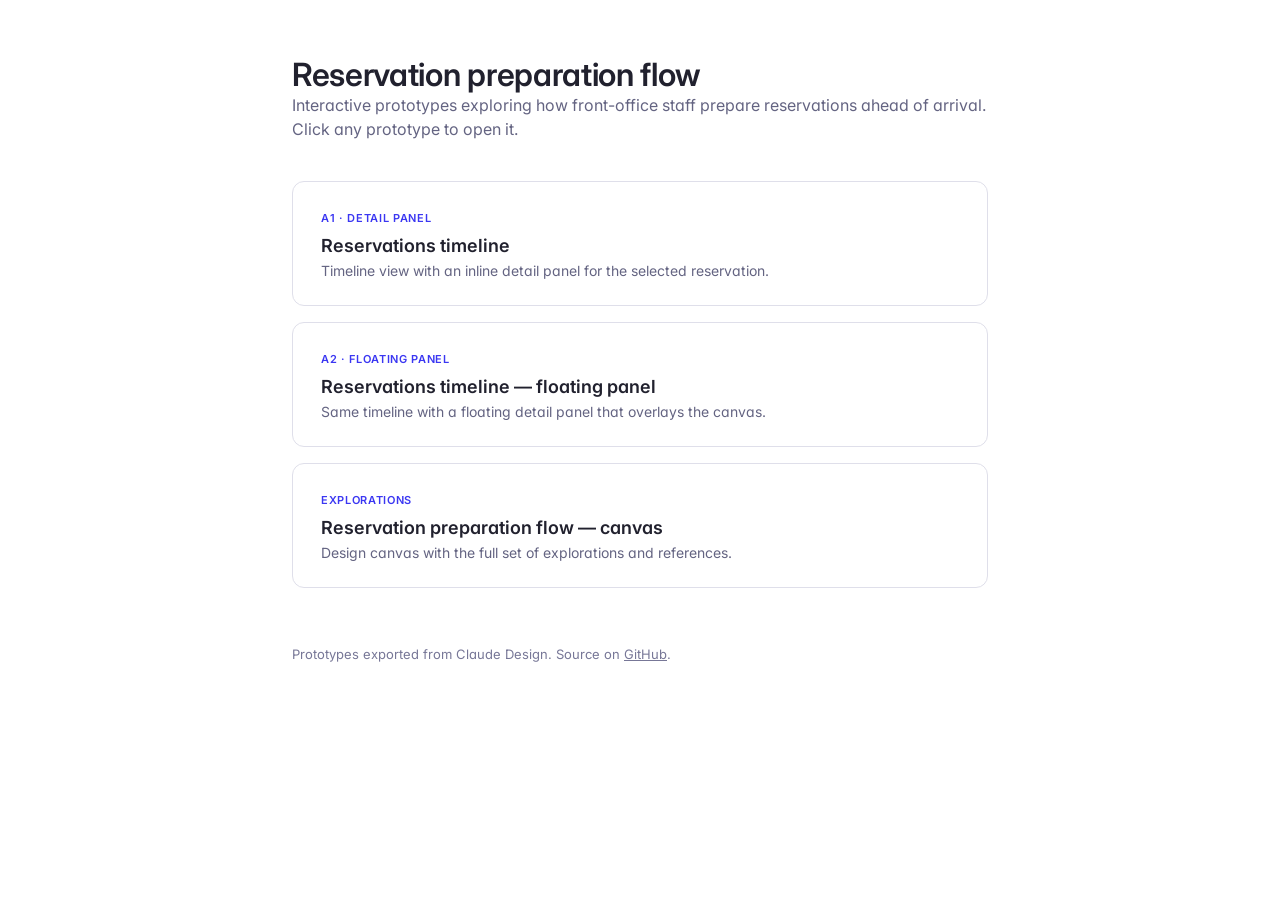
==== index.html @ 77216ff1 "Initial publish of reservation preparation flow prototypes Adds the three HTML/React prototypes expo" ====
<!DOCTYPE html>
<html lang="en">
<head>
  <meta charset="UTF-8" />
  <meta name="viewport" content="width=device-width, initial-scale=1.0" />
  <title>Reservation preparation flow — prototypes</title>
  <link rel="stylesheet" href="assets/tokens.css" />
  <link rel="stylesheet" href="assets/optimus.css" />
  <style>
    html, body {
      margin: 0;
      min-height: 100vh;
      background: var(--mews-bg-flat, #ECEAE4);
      font-family: 'Inter', -apple-system, BlinkMacSystemFont, system-ui, sans-serif;
      color: var(--mews-night-900, #21212E);
    }
    .wrap {
      max-width: 760px;
      margin: 0 auto;
      padding: 64px 32px 96px;
    }
    h1 {
      font-size: 32px;
      font-weight: 600;
      letter-spacing: -0.01em;
      margin: 0 0 8px;
    }
    .lede {
      font-size: 16px;
      line-height: 1.5;
      color: var(--mews-night-500, #6E6E8B);
      margin: 0 0 40px;
    }
    .card-list {
      display: grid;
      gap: 16px;
    }
    .card {
      display: block;
      padding: 24px 28px;
      background: #FFFFFF;
      border: 1px solid var(--mews-night-100, #DFDFEA);
      border-radius: 12px;
      text-decoration: none;
      color: inherit;
      transition: border-color 120ms ease, transform 120ms ease, box-shadow 120ms ease;
    }
    .card:hover {
      border-color: var(--mews-brand-500, #3B37F2);
      box-shadow: 0 4px 16px rgba(59, 55, 242, 0.08);
      transform: translateY(-1px);
    }
    .card-tag {
      display: inline-block;
      font-size: 11px;
      font-weight: 600;
      letter-spacing: 0.06em;
      text-transform: uppercase;
      color: var(--mews-brand-500, #3B37F2);
      margin-bottom: 6px;
    }
    .card-title {
      font-size: 18px;
      font-weight: 600;
      margin: 0 0 4px;
    }
    .card-desc {
      font-size: 14px;
      line-height: 1.5;
      color: var(--mews-night-500, #6E6E8B);
      margin: 0;
    }
    footer {
      margin-top: 56px;
      font-size: 13px;
      color: var(--mews-night-400, #8D8DAC);
    }
    footer a { color: inherit; }
  </style>
</head>
<body>
  <div class="wrap">
    <h1>Reservation preparation flow</h1>
    <p class="lede">Interactive prototypes exploring how front-office staff prepare reservations ahead of arrival. Click any prototype to open it.</p>

    <div class="card-list">
      <a class="card" href="reservations-timeline.html">
        <span class="card-tag">A1 · Detail panel</span>
        <p class="card-title">Reservations timeline</p>
        <p class="card-desc">Timeline view with an inline detail panel for the selected reservation.</p>
      </a>

      <a class="card" href="reservations-timeline-floating-panel.html">
        <span class="card-tag">A2 · Floating panel</span>
        <p class="card-title">Reservations timeline — floating panel</p>
        <p class="card-desc">Same timeline with a floating detail panel that overlays the canvas.</p>
      </a>

      <a class="card" href="reservation-preparation-flow.html">
        <span class="card-tag">Explorations</span>
        <p class="card-title">Reservation preparation flow — canvas</p>
        <p class="card-desc">Design canvas with the full set of explorations and references.</p>
      </a>
    </div>

    <footer>
      Prototypes exported from Claude Design. Source on <a href="https://github.com/FrancescaInvernizzi-dot/Reservations-Preparation-flow">GitHub</a>.
    </footer>
  </div>
</body>
</html>
---- assets/tokens.css ----
/* ==========================================================================
   Mews Optimus — Design Tokens (B2B Light)
   Source: MewsSystems/design-tokens (themes/b2bLight.json) +
           MewsSystems/mews-flutter (optimus package)
   ========================================================================== */

/* ---------- Inter (brand-uploaded variable fonts) ---------- */
@font-face {
  font-family: 'Inter';
  src: url('../fonts/Inter-VariableFont_opsz_wght.ttf') format('truetype-variations');
  font-weight: 100 900;
  font-style: normal;
  font-display: swap;
}
@font-face {
  font-family: 'Inter';
  src: url('../fonts/Inter-Italic-VariableFont_opsz_wght.ttf') format('truetype-variations');
  font-weight: 100 900;
  font-style: italic;
  font-display: swap;
}

/* ---------- OptimusIcons icon font ---------- */
@font-face {
  font-family: 'OptimusIcons';
  src: url('../fonts/OptimusIcons.ttf') format('truetype');
  font-weight: normal;
  font-style: normal;
  font-display: block;
}

:root {
  /* ======================================================================
     FOUNDATIONS — raw scales (don't use directly in UI unless unavoidable)
     ====================================================================== */

  /* Base grid */
  --mews-spacing-base: 8px;
  --mews-sizing-base: 8px;
  --mews-border-radius-base: 8px;
  --mews-font-size-base: 14px;       /* B2B condensed base */
  --mews-font-size-ratio: 1.125;     /* Major Second */

  /* Spacing (multiples of 8) */
  --mews-spacing-0:    0;
  --mews-spacing-25:   2px;
  --mews-spacing-50:   4px;
  --mews-spacing-100:  8px;
  --mews-spacing-150:  12px;
  --mews-spacing-200:  16px;
  --mews-spacing-250:  20px;
  --mews-spacing-300:  24px;
  --mews-spacing-400:  32px;
  --mews-spacing-450:  36px;
  --mews-spacing-500:  40px;
  --mews-spacing-600:  48px;
  --mews-spacing-700:  56px;
  --mews-spacing-800:  64px;
  --mews-spacing-900:  72px;
  --mews-spacing-1000: 80px;
  --mews-spacing-1200: 96px;

  /* Sizing */
  --mews-sizing-50:   4px;
  --mews-sizing-75:   6px;
  --mews-sizing-100:  8px;
  --mews-sizing-150:  12px;
  --mews-sizing-200:  16px;
  --mews-sizing-300:  24px;
  --mews-sizing-400:  32px;
  --mews-sizing-500:  40px;
  --mews-sizing-550:  44px;
  --mews-sizing-600:  48px;
  --mews-sizing-700:  56px;
  --mews-sizing-800:  64px;
  --mews-sizing-900:  72px;
  --mews-sizing-1000: 80px;
  --mews-sizing-1200: 96px;
  --mews-sizing-1300: 104px;

  /* Border radius */
  --mews-radius-0:    0;
  --mews-radius-25:   2px;   /* checkbox */
  --mews-radius-50:   4px;   /* tooltip */
  --mews-radius-100:  8px;   /* default: buttons, inputs, small cards */
  --mews-radius-150:  12px;  /* mid cards */
  --mews-radius-200:  16px;  /* large cards */
  --mews-radius-300:  24px;  /* modals, full-width */
  --mews-radius-round: 50%;  /* avatars */

  /* Border width */
  --mews-border-0:   0;
  --mews-border-100: 1px;
  --mews-border-200: 2px;
  --mews-border-300: 3px;
  --mews-border-800: 8px;

  /* Opacity */
  --mews-opacity-0:    0;
  --mews-opacity-100:  0.08;
  --mews-opacity-150:  0.12;
  --mews-opacity-200:  0.16;
  --mews-opacity-400:  0.32;
  --mews-opacity-600:  0.48;
  --mews-opacity-800:  0.64;
  --mews-opacity-1000: 1;

  /* ======================================================================
     PALETTE — brand
     ====================================================================== */

  /* Indigo (primary brand) */
  --mews-indigo-0:    #FAFAFF;
  --mews-indigo-25:   #F4F4FF;
  --mews-indigo-50:   #E7E7FF;
  --mews-indigo-100:  #CFCFFE;
  --mews-indigo-150:  #B8B7FD;
  --mews-indigo-200:  #A19FFD;
  --mews-indigo-300:  #7876FB;
  --mews-indigo-400:  #5653F7;
  --mews-indigo-500:  #3B37F2;  /* ← primary action */
  --mews-indigo-600:  #2622E9;
  --mews-indigo-700:  #1613D7;
  --mews-indigo-800:  #0A08AD;
  --mews-indigo-900:  #04026B;
  --mews-indigo-1000: #010033;

  /* Night (neutrals) */
  --mews-night-0:     #FFFFFF;
  --mews-night-25:    #F7F7FA;
  --mews-night-50:    #EFEFF5;
  --mews-night-100:   #DFDFEA;
  --mews-night-150:   #C1C1D5;
  --mews-night-200:   #A6A6C0;
  --mews-night-300:   #8D8DAC;
  --mews-night-400:   #777797;
  --mews-night-500:   #646482;
  --mews-night-600:   #52526D;
  --mews-night-700:   #414158;
  --mews-night-800:   #313143;
  --mews-night-900:   #21212E;      /* ← primary text */
  --mews-night-1000:  #121219;
  --mews-night-1000-8:  #12121914;  /* alpha overlays */
  --mews-night-1000-12: #1212191F;
  --mews-night-1000-16: #12121929;

  /* Coral (brand accent) */
  --mews-coral-0:    #FFF5F6;
  --mews-coral-25:   #FFE9EB;
  --mews-coral-50:   #FFCFD2;
  --mews-coral-100:  #FE9FA5;
  --mews-coral-150:  #FD707A;       /* ← accent-secondary */
  --mews-coral-200:  #FD424F;
  --mews-coral-300:  #FB0011;
  --mews-coral-500:  #F20010;
  --mews-coral-700:  #D7000E;
  --mews-coral-900:  #6B0007;

  /* Grey (neutral, chromatic-neutral) */
  --mews-grey-0:    #FFFFFF;
  --mews-grey-25:   #FAFAFA;
  --mews-grey-50:   #F3F3F3;        /* ← sunken background */
  --mews-grey-100:  #E7E7E7;
  --mews-grey-200:  #D0D0D0;
  --mews-grey-500:  #888888;
  --mews-grey-700:  #595959;
  --mews-grey-900:  #2A2A2A;

  /* ======================================================================
     PALETTE — semantic
     ====================================================================== */

  /* Blue (info) */
  --mews-blue-25:  #E5F1FF;
  --mews-blue-50:  #CEE5FE;
  --mews-blue-100: #A6CEFE;
  --mews-blue-400: #3C89F7;
  --mews-blue-500: #2B7CF2;
  --mews-blue-600: #1E6FE9;
  --mews-blue-700: #1361D7;
  --mews-blue-800: #1B51AD;

  /* Orange (warning) */
  --mews-orange-25:  #FCF5E3;
  --mews-orange-50:  #FCEDCA;
  --mews-orange-100: #FBDB98;
  --mews-orange-400: #F3A01F;
  --mews-orange-500: #ED9310;
  --mews-orange-700: #CC7300;
  --mews-orange-800: #996100;

  /* Green (success) */
  --mews-green-25:  #EEFAEC;
  --mews-green-50:  #DFF5DB;
  --mews-green-100: #C7EBC1;
  --mews-green-400: #61AD55;
  --mews-green-500: #4D993F;
  --mews-green-600: #3E8537;
  --mews-green-700: #327030;
  --mews-green-800: #2A5C2C;

  /* Red (danger) */
  --mews-red-25:  #FEEDED;
  --mews-red-50:  #FDE0E0;
  --mews-red-100: #FCC8C8;
  --mews-red-400: #F34E4D;
  --mews-red-500: #ED3433;
  --mews-red-600: #E31F1E;
  --mews-red-700: #CF0F0F;
  --mews-red-800: #A41206;

  /* ======================================================================
     LEGACY CATEGORICAL (denim, lime, mustard, lavender, ruby, tangerine)
     Still used for tags, room statuses, data viz categories.
     ====================================================================== */
  --mews-denim-50: #E6EFF6;  --mews-denim-500: #2E7BB2;  --mews-denim-900: #124B8A;
  --mews-lime-50:  #E5F1E6;  --mews-lime-500:  #2A8732;  --mews-lime-900:  #0F5713;
  --mews-mustard-50: #FCF6E4; --mews-mustard-500: #EAB71F; --mews-mustard-900: #DB900A;
  --mews-lavender-50: #F0EDF7; --mews-lavender-500: #7E6ABA; --mews-lavender-900: #4E3C94;
  --mews-ruby-50: #FAE8EB;   --mews-ruby-500: #D63C56;   --mews-ruby-900: #BC1A2B;
  --mews-tangerine-50: #FCF0EA; --mews-tangerine-500: #EA814D; --mews-tangerine-900: #DB5125;

  /* ======================================================================
     SEMANTIC TOKENS — background
     ====================================================================== */

  /* Static surfaces */
  --mews-bg-flat:             #FFFFFF;   /* base page */
  --mews-bg-raised:           #FFFFFF;   /* cards */
  --mews-bg-floating:         #FFFFFF;   /* modals */
  --mews-bg-sunken:           #F3F3F3;   /* soft panel */
  --mews-bg-inverse:          #21212E;   /* high contrast */
  --mews-bg-on-color:         #FFFFFF;
  --mews-bg-inverse-on-color: #21212E;
  --mews-bg-disabled:         #EFEFF5;
  --mews-bg-brand:            #000000;   /* logo only */
  --mews-bg-backdrop:         #12121914;

  /* Interactive — primary */
  --mews-bg-primary:          #3B37F2;
  --mews-bg-primary-hover:    #1613D7;
  --mews-bg-primary-active:   #0A08AD;

  /* Interactive — secondary (tinted indigo) */
  --mews-bg-secondary:        #F4F4FF;
  --mews-bg-secondary-hover:  #E7E7FF;
  --mews-bg-secondary-active: #CFCFFE;

  /* Interactive — danger */
  --mews-bg-danger:           #E31F1E;
  --mews-bg-danger-hover:     #CF0F0F;
  --mews-bg-danger-active:    #A41206;

  /* Interactive — neutral-subtle (ghost) */
  --mews-bg-subtle:           #FFFFFF;
  --mews-bg-subtle-hover:     #8D8DAC14;
  --mews-bg-subtle-active:    #8D8DAC29;

  /* Interactive — neutral */
  --mews-bg-neutral:          #EFEFF5;
  --mews-bg-neutral-hover:    #DFDFEA;
  --mews-bg-neutral-active:   #C1C1D5;

  /* Interactive — neutral-bold */
  --mews-bg-neutral-bold:        #777797;
  --mews-bg-neutral-bold-hover:  #646482;
  --mews-bg-neutral-bold-active: #52526D;

  /* Interactive — success */
  --mews-bg-success:          #3E8537;
  --mews-bg-success-hover:    #327030;
  --mews-bg-success-active:   #2A5C2C;

  /* Alert backgrounds (for banners, tags, alerts) */
  --mews-bg-alert-warning:           #FCF5E3;
  --mews-bg-alert-warning-secondary: #F3A01F;
  --mews-bg-alert-success:           #EEFAEC;
  --mews-bg-alert-success-secondary: #61AD55;
  --mews-bg-alert-info:              #E5F1FF;
  --mews-bg-alert-info-secondary:    #3C89F7;
  --mews-bg-alert-danger:            #FEEDED;
  --mews-bg-alert-danger-secondary:  #F34E4D;
  --mews-bg-alert-basic:             #F7F7FA;
  --mews-bg-alert-basic-secondary:   #52526D;

  /* Accent (for spinners, progress, pictograms) */
  --mews-bg-accent-primary:   #3B37F2;
  --mews-bg-accent-secondary: #FD707A;
  --mews-bg-accent-brand:     #7876FB;

  /* ======================================================================
     DATAVIZ — chart/graph palette (B2B Light surface)
     Use ONLY for charts, graphs, and data-visualization fills.
     Never reuse for UI chrome, tags, or status. Pair primary fills with
     their matching secondary tints for ranges, bands, hover states, etc.
     ====================================================================== */

  /* Categorical primaries (use this fixed order for chart series) */
  --mews-bg-dataviz-blue-primary:    #2B5BFF;
  --mews-bg-dataviz-orange-primary:  #FF6B0A;
  --mews-bg-dataviz-green-primary:   #0E8478;
  --mews-bg-dataviz-red-primary:     #FF0F1E;
  --mews-bg-dataviz-purple-primary:  #5C20A8;
  --mews-bg-dataviz-pink-primary:    #FF2D8A;

  /* Categorical secondaries (light tints — ranges, bands, fills under lines) */
  --mews-bg-dataviz-blue-secondary:    #D8E5F7;
  --mews-bg-dataviz-orange-secondary:  #FFD8B8;
  --mews-bg-dataviz-green-secondary:   #C5E5DD;
  --mews-bg-dataviz-red-secondary:     #FCC8C8;
  --mews-bg-dataviz-purple-secondary:  #DDC9E8;
  --mews-bg-dataviz-pink-secondary:    #FFCFE0;

  /* Semantic dataviz (use for state-encoded series only) */
  --mews-bg-dataviz-info:     #2B5BFF;
  --mews-bg-dataviz-success:  #3F8B3F;
  --mews-bg-dataviz-warning:  #C58B0A;
  --mews-bg-dataviz-danger:   #E62828;
  --mews-bg-dataviz-basic:    #383F58;

  /* ======================================================================
     SEMANTIC TOKENS — text
     ====================================================================== */

  --mews-text-primary:    #21212E;   /* body, headings */
  --mews-text-secondary:  #52526D;   /* subtitles, labels */
  --mews-text-tertiary:   #646482;   /* placeholder, secondary icons */
  --mews-text-inverse:    #FFFFFF;   /* on dark */
  --mews-text-on-color:   #FFFFFF;   /* on indigo/red/green */
  --mews-text-disabled:   #C1C1D5;

  --mews-text-primary-action:          #3B37F2;
  --mews-text-primary-action-hover:    #1613D7;
  --mews-text-primary-action-active:   #0A08AD;
  --mews-text-secondary-action:        #21212E;
  --mews-text-secondary-action-hover:  #313143;
  --mews-text-secondary-action-active: #414158;

  --mews-text-alert-danger:   #CF0F0F;
  --mews-text-alert-warning:  #996100;
  --mews-text-alert-success:  #2A5C2C;
  --mews-text-alert-info:     #1361D7;
  --mews-text-alert-basic:    #52526D;

  /* ======================================================================
     SEMANTIC TOKENS — border
     ====================================================================== */

  --mews-border-primary:   #DFDFEA;    /* card outline */
  --mews-border-secondary: #EFEFF5;    /* subtle divider */
  --mews-border-tertiary:  #8D8DAC;
  --mews-border-inverse:   #FFFFFF;
  --mews-border-disabled:  #EFEFF5;
  --mews-border-brand:     #313143;

  --mews-border-primary-action:          #3B37F2;
  --mews-border-primary-action-hover:    #1613D7;
  --mews-border-primary-action-active:   #0A08AD;
  --mews-border-secondary-action:        #C1C1D5;
  --mews-border-secondary-action-hover:  #8D8DAC;
  --mews-border-secondary-action-active: #777797;
  --mews-border-bold:                    #52526D;
  --mews-border-focus:                   #5653F7;
  --mews-border-input:                   #8D8DAC;
  --mews-border-input-hover:             #777797;
  --mews-border-input-active:            #646482;
  --mews-border-input-error:             #E31F1E;

  --mews-border-alert-warning: #FACF7A;
  --mews-border-alert-success: #B0E0A9;
  --mews-border-alert-info:    #8CBFFD;
  --mews-border-alert-danger:  #FBB0B0;
  --mews-border-alert-basic:   #C1C1D5;

  /* ======================================================================
     SHADOWS (elevation)
     ====================================================================== */
  --mews-shadow-0: none;
  --mews-shadow-100:
    0 2px 6px -1px #12121914,
    0 -1px 4px -2px #12121914;
  --mews-shadow-200:
    0 8px 24px -4px #12121914,
    0 6px 12px -6px #12121914;
  --mews-shadow-300:
    0 18px 88px -4px #1212191F,
    0 12px 28px -6px #1212191F;

  /* Focus ring (two-layer offset) */
  --mews-focus-ring:
    0 0 0 2px #FFFFFF,
    0 0 0 4px #5653F7;

  /* ======================================================================
     TYPOGRAPHY — primitives
     ====================================================================== */
  --mews-font-family: 'Inter', -apple-system, BlinkMacSystemFont, 'Segoe UI', Roboto, sans-serif;

  --mews-font-weight-300: 300;
  --mews-font-weight-400: 400;
  --mews-font-weight-500: 500;
  --mews-font-weight-600: 600;

  --mews-line-height-100: 100%;
  --mews-line-height-200: 130%;
  --mews-line-height-300: 150%;

  --mews-tracking-condensed: -0.2px;
  --mews-tracking-default:   0;
  --mews-tracking-wide:      0.2px;

  /* Font sizes (B2B scale, base = 14, ratio = 1.125) */
  --mews-fs-50:  11px;   /* legal */
  --mews-fs-75:  12px;   /* body-small */
  --mews-fs-100: 14px;   /* body-medium — workhorse */
  --mews-fs-200: 16px;   /* body-large */
  --mews-fs-300: 18px;   /* title-small, highlight-small */
  --mews-fs-400: 20px;   /* title-medium */
  --mews-fs-500: 22px;   /* title-large */
  --mews-fs-600: 25px;   /* highlight-medium */
  --mews-fs-700: 28px;
  --mews-fs-800: 32px;
  --mews-fs-900: 36px;   /* highlight-large */
}

/* ==========================================================================
   BASELINE RESET + BODY DEFAULTS
   ========================================================================== */

*, *::before, *::after { box-sizing: border-box; }

html, body {
  margin: 0;
  padding: 0;
}

body {
  font-family: var(--mews-font-family);
  font-size: var(--mews-fs-100);
  font-weight: var(--mews-font-weight-400);
  line-height: var(--mews-line-height-300);
  color: var(--mews-text-primary);
  background: var(--mews-bg-flat);
  -webkit-font-smoothing: antialiased;
  -moz-osx-font-smoothing: grayscale;
  /* Slashed zero — Inter OpenType `zero` feature.
     Distinguishes 0 from O in numbers, IDs, codes, table data.
     Applied globally; inherits to every element. */
  font-feature-settings: "zero" 1, "cv11" 1;
  font-variant-numeric: slashed-zero;
}

/* ==========================================================================
   TYPOGRAPHY UTILITY CLASSES
   Named after the Figma tokens: Highlight / Title / Body × size × weight
   ========================================================================== */

/* Highlight — spotlight values in cards, hero numbers */
.mews-highlight-large   { font: var(--mews-font-weight-500) var(--mews-fs-900)/var(--mews-line-height-200) var(--mews-font-family); letter-spacing: var(--mews-tracking-condensed); }
.mews-highlight-medium  { font: var(--mews-font-weight-500) var(--mews-fs-600)/var(--mews-line-height-200) var(--mews-font-family); letter-spacing: var(--mews-tracking-condensed); }
.mews-highlight-small   { font: var(--mews-font-weight-500) var(--mews-fs-300)/var(--mews-line-height-200) var(--mews-font-family); }

/* Title — page / section headings */
.mews-title-large         { font: var(--mews-font-weight-400) var(--mews-fs-500)/var(--mews-line-height-300) var(--mews-font-family); }
.mews-title-large-strong  { font: var(--mews-font-weight-600) var(--mews-fs-500)/var(--mews-line-height-300) var(--mews-font-family); }
.mews-title-medium        { font: var(--mews-font-weight-400) var(--mews-fs-400)/var(--mews-line-height-300) var(--mews-font-family); }
.mews-title-medium-strong { font: var(--mews-font-weight-600) var(--mews-fs-400)/var(--mews-line-height-300) var(--mews-font-family); }
.mews-title-small         { font: var(--mews-font-weight-400) var(--mews-fs-300)/var(--mews-line-height-200) var(--mews-font-family); }
.mews-title-small-strong  { font: var(--mews-font-weight-600) var(--mews-fs-300)/var(--mews-line-height-200) var(--mews-font-family); }

/* Body — table content, helpers, inputs */
.mews-body-large          { font: var(--mews-font-weight-400) var(--mews-fs-200)/var(--mews-line-height-300) var(--mews-font-family); }
.mews-body-large-strong   { font: var(--mews-font-weight-500) var(--mews-fs-200)/var(--mews-line-height-300) var(--mews-font-family); }
.mews-body-medium         { font: var(--mews-font-weight-400) var(--mews-fs-100)/var(--mews-line-height-300) var(--mews-font-family); }
.mews-body-medium-strong  { font: var(--mews-font-weight-500) var(--mews-fs-100)/var(--mews-line-height-300) var(--mews-font-family); }
.mews-body-small          { font: var(--mews-font-weight-400) var(--mews-fs-75)/var(--mews-line-height-300) var(--mews-font-family); }
.mews-body-small-strong   { font: var(--mews-font-weight-500) var(--mews-fs-75)/var(--mews-line-height-300) var(--mews-font-family); }
.mews-body-xsmall         { font: var(--mews-font-weight-400) var(--mews-fs-50)/var(--mews-line-height-100) var(--mews-font-family); letter-spacing: var(--mews-tracking-wide); }
.mews-body-xsmall-strong  { font: var(--mews-font-weight-500) var(--mews-fs-50)/var(--mews-line-height-100) var(--mews-font-family); letter-spacing: var(--mews-tracking-wide); }

/* ==========================================================================
   ICON FONT USAGE
   <i class="mews-icon">reservation</i>  → uses ligature
   ========================================================================== */
.mews-icon {
  font-family: 'OptimusIcons';
  font-style: normal;
  font-weight: normal;
  font-variant: normal;
  text-transform: none;
  line-height: 1;
  speak: none;
  -webkit-font-smoothing: antialiased;
  -moz-osx-font-smoothing: grayscale;
  display: inline-block;
  width: 1em;
  height: 1em;
  font-size: 16px;
  color: currentColor;
}
.mews-icon--24 { font-size: 24px; }
.mews-icon--20 { font-size: 20px; }
.mews-icon--12 { font-size: 12px; }
---- assets/optimus.css ----
/* ==========================================================================
   Mews Optimus — Component styles built on tokens.css
   Aligned to MDS B2B Storybook (April 2026)
   ========================================================================== */

/* ==========================================================================
   BUTTON — .mews-btn
   Variants: primary | secondary | tertiary | ghost | danger
   Sizes: sm (32px) | default (40px) | lg (48px)
   ========================================================================== */

.mews-btn {
  --_bg: var(--mews-bg-primary);
  --_bg-hover: var(--mews-bg-primary-hover);
  --_bg-active: var(--mews-bg-primary-active);
  --_fg: var(--mews-text-on-color);
  --_border: transparent;

  display: inline-flex;
  align-items: center;
  justify-content: center;
  gap: var(--mews-spacing-100);
  height: 40px;
  padding: 0 var(--mews-spacing-200);
  font-family: var(--mews-font-family);
  font-size: var(--mews-fs-100);
  font-weight: var(--mews-font-weight-500);
  line-height: 1;
  letter-spacing: var(--mews-tracking-default);
  color: var(--_fg);
  background: var(--_bg);
  border: 1px solid var(--_border);
  border-radius: var(--mews-radius-100);
  cursor: pointer;
  transition: background 120ms ease, border-color 120ms ease, color 120ms ease;
  white-space: nowrap;
  user-select: none;
}
.mews-btn:hover  { background: var(--_bg-hover); }
.mews-btn:active { background: var(--_bg-active); }
.mews-btn:focus-visible {
  outline: none;
  box-shadow: var(--mews-focus-ring);
}
.mews-btn:disabled,
.mews-btn[aria-disabled="true"] {
  background: var(--mews-bg-disabled);
  color: var(--mews-text-disabled);
  border-color: transparent;
  cursor: not-allowed;
}

/* Secondary — outline with indigo border + indigo label (brand primary).
   Per B2B Storybook: transparent bg, indigo-500 border, indigo-500 text. */
.mews-btn--secondary {
  --_bg: transparent;
  --_bg-hover: var(--mews-indigo-25);
  --_bg-active: var(--mews-indigo-50);
  --_fg: var(--mews-indigo-500);
  --_border: var(--mews-indigo-500);
}
.mews-btn--secondary:hover  { border-color: var(--mews-indigo-600); color: var(--mews-indigo-600); }
.mews-btn--secondary:active { border-color: var(--mews-indigo-700); color: var(--mews-indigo-700); }
.mews-btn--secondary:disabled,
.mews-btn--secondary[aria-disabled="true"] {
  --_border: var(--mews-border-disabled);
  color: var(--mews-text-disabled);
  background: transparent;
}

/* Tertiary — outlined grey border, transparent bg */
.mews-btn--tertiary {
  --_bg: transparent;
  --_bg-hover: var(--mews-bg-subtle-hover);
  --_bg-active: var(--mews-bg-subtle-active);
  --_fg: var(--mews-text-primary);
  --_border: var(--mews-border-secondary-action);
}

/* Ghost — transparent, used in toolbars/table rows */
.mews-btn--ghost {
  --_bg: transparent;
  --_bg-hover: var(--mews-bg-subtle-hover);
  --_bg-active: var(--mews-bg-subtle-active);
  --_fg: var(--mews-text-primary);
}

/* Destructive / danger */
.mews-btn--danger {
  --_bg: var(--mews-bg-danger);
  --_bg-hover: var(--mews-bg-danger-hover);
  --_bg-active: var(--mews-bg-danger-active);
  --_fg: var(--mews-text-on-color);
}

/* Loading state */
.mews-btn--loading {
  color: transparent !important;
  pointer-events: none;
  position: relative;
}
.mews-btn--loading::after {
  content: '';
  position: absolute;
  width: 16px; height: 16px;
  border: 2px solid var(--mews-text-on-color);
  border-top-color: transparent;
  border-radius: 50%;
  animation: mews-spin 720ms linear infinite;
}
.mews-btn--secondary.mews-btn--loading::after { border-color: var(--mews-indigo-500); border-top-color: transparent; }
.mews-btn--tertiary.mews-btn--loading::after,
.mews-btn--ghost.mews-btn--loading::after { border-color: var(--mews-text-primary); border-top-color: transparent; }
@keyframes mews-spin { to { transform: rotate(360deg); } }

/* Sizes */
.mews-btn--sm { height: 32px; padding: 0 var(--mews-spacing-150); font-size: var(--mews-fs-75); }
.mews-btn--lg { height: 48px; padding: 0 var(--mews-spacing-300); font-size: var(--mews-fs-200); }

/* Icon-only button */
.mews-btn--icon { width: 40px; padding: 0; }
.mews-btn--icon.mews-btn--sm { width: 32px; }
.mews-btn--icon.mews-btn--lg { width: 48px; }

/* ==========================================================================
   INPUT — .mews-input
   ========================================================================== */

.mews-input-group {
  display: flex;
  flex-direction: column;
  gap: var(--mews-spacing-50);
}
.mews-input-label {
  font: var(--mews-font-weight-500) var(--mews-fs-75)/var(--mews-line-height-300) var(--mews-font-family);
  color: var(--mews-text-secondary);
}
.mews-input {
  height: 40px;
  padding: 0 var(--mews-spacing-150);
  font-family: var(--mews-font-family);
  font-size: var(--mews-fs-100);
  font-weight: var(--mews-font-weight-400);
  color: var(--mews-text-primary);
  background: var(--mews-bg-flat);
  border: 1px solid var(--mews-border-input);
  border-radius: var(--mews-radius-100);
  transition: border-color 120ms ease, box-shadow 120ms ease;
  outline: none;
}
.mews-input::placeholder { color: var(--mews-text-tertiary); }
.mews-input:hover { border-color: var(--mews-border-input-hover); }
.mews-input:focus {
  border-color: var(--mews-border-focus);
  box-shadow: 0 0 0 3px #5653F71F;
}
.mews-input:disabled {
  background: var(--mews-bg-disabled);
  color: var(--mews-text-disabled);
  border-color: var(--mews-border-disabled);
  cursor: not-allowed;
}
.mews-input--error { border-color: var(--mews-border-input-error); }
.mews-input--error:focus { box-shadow: 0 0 0 3px #E31F1E29; }
.mews-input--sm { height: 32px; padding: 0 var(--mews-spacing-100); font-size: var(--mews-fs-75); }

.mews-input-help {
  font: var(--mews-font-weight-400) var(--mews-fs-75)/var(--mews-line-height-300) var(--mews-font-family);
  color: var(--mews-text-tertiary);
}
.mews-input-help--error { color: var(--mews-text-alert-danger); }

/* ==========================================================================
   NUMBER INPUT — .mews-number
   Text input with stacked stepper buttons (chevron up/down) on the right.
   Same outer chrome as .mews-input — stepper sits inside the border.
   ========================================================================== */
.mews-number {
  position: relative;
  display: flex;
  align-items: stretch;
  height: 40px;
  background: var(--mews-bg-flat);
  border: 1px solid var(--mews-border-input);
  border-radius: var(--mews-radius-100);
  transition: border-color 120ms ease, box-shadow 120ms ease;
}
.mews-number:hover { border-color: var(--mews-border-input-hover); }
.mews-number:focus-within {
  border-color: var(--mews-border-focus);
  box-shadow: 0 0 0 3px #5653F71F;
}
.mews-number--error { border-color: var(--mews-border-input-error); }
.mews-number--error:focus-within { box-shadow: 0 0 0 3px #E31F1E29; }
.mews-number--disabled,
.mews-number[aria-disabled="true"] {
  background: var(--mews-bg-disabled);
  color: var(--mews-text-disabled);
  pointer-events: none;
}
.mews-number__field {
  flex: 1 1 auto;
  min-width: 0;
  height: 100%;
  padding: 0 var(--mews-spacing-150);
  border: 0;
  background: transparent;
  outline: none;
  color: var(--mews-text-primary);
  font: var(--mews-font-weight-400) var(--mews-fs-100)/1 var(--mews-font-family);
  -moz-appearance: textfield;
}
.mews-number__field::-webkit-outer-spin-button,
.mews-number__field::-webkit-inner-spin-button {
  -webkit-appearance: none; margin: 0;
}
.mews-number__affix {
  display: inline-flex;
  align-items: center;
  flex-shrink: 0;
  color: var(--mews-text-tertiary);
  font: var(--mews-font-weight-400) var(--mews-fs-100)/1 var(--mews-font-family);
  white-space: nowrap;
  user-select: none;
}
.mews-number__affix--prefix { padding-left: var(--mews-spacing-150); padding-right: 0; }
.mews-number__affix--suffix { padding-right: var(--mews-spacing-150); padding-left: 0; }
.mews-number__steppers {
  display: flex;
  flex-direction: row;
  align-items: stretch;
  flex-shrink: 0;
  padding-right: 4px;
}
.mews-number__btn {
  display: inline-flex;
  align-items: center;
  justify-content: center;
  width: 32px;
  height: 100%;
  padding: 0;
  margin: 0;
  border: 0;
  background: transparent;
  color: var(--mews-text-primary);
  cursor: pointer;
  border-radius: var(--mews-radius-50);
  transition: background 120ms ease, color 120ms ease;
}
.mews-number__btn + .mews-number__btn { position: relative; }
.mews-number__btn + .mews-number__btn::before {
  content: "";
  position: absolute;
  left: 0;
  top: 25%;
  bottom: 25%;
  width: 1px;
  background: var(--mews-border-input);
}
.mews-number__btn:hover { background: var(--mews-night-50); }
.mews-number__btn:active { background: var(--mews-night-100); }
.mews-number__btn:disabled,
.mews-number__btn[aria-disabled="true"] {
  color: var(--mews-text-disabled);
  cursor: not-allowed;
  background: transparent;
}
.mews-number__btn .mews-icon { font-size: 16px; }

.mews-number--sm { height: 32px; }
.mews-number--sm .mews-number__field { padding: 0 var(--mews-spacing-100); font-size: var(--mews-fs-75); }

/* ==========================================================================
   AFFIXED INPUT SHELL — used by search & password
   ========================================================================== */
.mews-input-affixed {
  position: relative;
  display: flex;
  align-items: stretch;
  height: 40px;
  background: var(--mews-bg-flat);
  border: 1px solid var(--mews-border-input);
  border-radius: var(--mews-radius-100);
  transition: border-color 120ms ease, box-shadow 120ms ease;
}
.mews-input-affixed:hover { border-color: var(--mews-border-input-hover); }
.mews-input-affixed:focus-within {
  border-color: var(--mews-border-focus);
  box-shadow: 0 0 0 3px #5653F71F;
}
.mews-input-affixed--error { border-color: var(--mews-border-input-error); }
.mews-input-affixed--error:focus-within { box-shadow: 0 0 0 3px #E31F1E29; }
.mews-input-affixed--disabled,
.mews-input-affixed[aria-disabled="true"] {
  background: var(--mews-bg-disabled);
  color: var(--mews-text-disabled);
  pointer-events: none;
}
.mews-input-affixed__lead {
  display: inline-flex; align-items: center; justify-content: center;
  flex-shrink: 0;
  padding-left: 12px; padding-right: 4px;
  color: var(--mews-text-tertiary);
}
.mews-input-affixed__lead .mews-icon { font-size: 16px; }
.mews-input-affixed__field {
  flex: 1 1 auto;
  min-width: 0;
  height: 100%;
  padding: 0 12px;
  border: 0;
  background: transparent;
  outline: none;
  color: var(--mews-text-primary);
  font: var(--mews-font-weight-400) var(--mews-fs-100)/1 var(--mews-font-family);
}
.mews-input-affixed__field::placeholder { color: var(--mews-text-tertiary); }
.mews-input-affixed__btn {
  display: inline-flex; align-items: center; justify-content: center;
  width: 32px; height: 32px;
  align-self: center;
  margin-right: 4px;
  padding: 0; border: 0; background: transparent;
  color: var(--mews-text-secondary);
  cursor: pointer;
  border-radius: var(--mews-radius-50);
  transition: background 120ms ease, color 120ms ease;
}
.mews-input-affixed__btn:hover { background: var(--mews-night-50); color: var(--mews-text-primary); }
.mews-input-affixed__btn:active { background: var(--mews-night-100); }
.mews-input-affixed__btn:disabled,
.mews-input-affixed__btn[aria-disabled="true"] {
  color: var(--mews-text-disabled);
  cursor: not-allowed;
  background: transparent;
}
.mews-input-affixed__btn .mews-icon { font-size: 16px; }

/* ==========================================================================
   TEXT AREA — .mews-textarea
   ========================================================================== */
.mews-textarea {
  width: 100%;
  min-height: 96px;
  padding: 10px var(--mews-spacing-150);
  background: var(--mews-bg-flat);
  border: 1px solid var(--mews-border-input);
  border-radius: var(--mews-radius-100);
  color: var(--mews-text-primary);
  font: var(--mews-font-weight-400) var(--mews-fs-100)/1.5 var(--mews-font-family);
  outline: none;
  resize: vertical;
  transition: border-color 120ms ease, box-shadow 120ms ease;
}
.mews-textarea::placeholder { color: var(--mews-text-tertiary); }
.mews-textarea:hover { border-color: var(--mews-border-input-hover); }
.mews-textarea:focus { border-color: var(--mews-border-focus); box-shadow: 0 0 0 3px #5653F71F; }
.mews-textarea:disabled {
  background: var(--mews-bg-disabled);
  color: var(--mews-text-disabled);
  cursor: not-allowed;
}
.mews-textarea--error { border-color: var(--mews-border-input-error); }
.mews-textarea--error:focus { box-shadow: 0 0 0 3px #E31F1E29; }

/* ==========================================================================
   SELECT — .mews-select  (custom shell — not a native <select>)
   Field row: optional start slot · placeholder/value (or chips) · clear · chevron
   Open variant shows .mews-select__panel below.
   ========================================================================== */
.mews-select {
  position: relative;
  display: flex;
  align-items: center;
  gap: 4px;
  min-height: 40px;
  padding: 4px 4px 4px 12px;
  background: var(--mews-bg-flat);
  border: 1px solid var(--mews-border-input);
  border-radius: var(--mews-radius-100);
  cursor: pointer;
  transition: border-color 120ms ease, box-shadow 120ms ease;
}
.mews-select:hover { border-color: var(--mews-border-input-hover); }
.mews-select.is-open,
.mews-select:focus-within {
  border-color: var(--mews-border-focus);
  box-shadow: 0 0 0 3px #5653F71F;
}
.mews-select--error { border-color: var(--mews-border-input-error); }
.mews-select--disabled,
.mews-select[aria-disabled="true"] {
  background: var(--mews-bg-disabled);
  color: var(--mews-text-disabled);
  cursor: not-allowed;
  pointer-events: none;
}
.mews-select__lead {
  display: inline-flex; align-items: center; justify-content: center;
  flex-shrink: 0;
  color: var(--mews-text-tertiary);
}
.mews-select__lead .mews-icon { font-size: 16px; }
.mews-select__value {
  flex: 1 1 auto;
  min-width: 0;
  font: var(--mews-font-weight-400) var(--mews-fs-100)/1 var(--mews-font-family);
  color: var(--mews-text-primary);
  white-space: nowrap;
  overflow: hidden;
  text-overflow: ellipsis;
}
.mews-select__value--placeholder { color: var(--mews-text-tertiary); }
.mews-select__chips {
  display: flex; flex-wrap: wrap; gap: 4px;
  flex: 1 1 auto;
  min-width: 0;
}
.mews-select__btn {
  display: inline-flex; align-items: center; justify-content: center;
  width: 24px; height: 24px;
  flex-shrink: 0;
  padding: 0; margin: 0; border: 0;
  background: transparent;
  color: var(--mews-text-secondary);
  cursor: pointer;
  border-radius: var(--mews-radius-50);
  transition: background 120ms ease, color 120ms ease, transform 150ms ease;
}
.mews-select__btn:hover { background: var(--mews-night-50); color: var(--mews-text-primary); }
.mews-select__btn .mews-icon { font-size: 16px; }
.mews-select.is-open .mews-select__chevron { transform: rotate(180deg); }

/* Dropdown panel */
.mews-select__panel {
  margin-top: 8px;
  background: var(--mews-bg-floating, #fff);
  border: 1px solid var(--mews-border-primary);
  border-radius: var(--mews-radius-100);
  box-shadow: var(--mews-shadow-200);
  padding: 8px;
  display: flex; flex-direction: column;
  gap: 2px;
  max-width: 100%;
}
.mews-select__group-label {
  padding: 8px 12px 4px;
  font: var(--mews-font-weight-500) var(--mews-fs-75)/1.4 var(--mews-font-family);
  color: var(--mews-text-tertiary);
  text-transform: uppercase;
  letter-spacing: 0.04em;
}
.mews-select__divider { height: 1px; background: var(--mews-border-primary); margin: 6px 0; }
.mews-select__item {
  display: flex; align-items: center; gap: 8px;
  min-height: 40px;
  padding: 6px 12px;
  border-radius: var(--mews-radius-50);
  cursor: pointer;
  color: var(--mews-text-primary);
  font: var(--mews-font-weight-400) var(--mews-fs-100)/1.4 var(--mews-font-family);
  transition: background 120ms ease;
}
.mews-select__item:hover { background: var(--mews-night-50); }
.mews-select__item.is-active { background: var(--mews-night-100); }
.mews-select__item.is-selected { background: var(--mews-indigo-25); color: var(--mews-indigo-700); }
.mews-select__item.is-disabled { color: var(--mews-text-disabled); cursor: not-allowed; pointer-events: none; }
.mews-select__item-body { flex: 1 1 auto; min-width: 0; display: flex; flex-direction: column; gap: 2px; }
.mews-select__item-title { font-weight: var(--mews-font-weight-500); }
.mews-select__item-desc { font-size: var(--mews-fs-75); color: var(--mews-text-secondary); }
.mews-select__check { color: var(--mews-indigo-600); flex-shrink: 0; }
.mews-select__check .mews-icon { font-size: 16px; }
.mews-select__item:not(.is-selected) .mews-select__check { visibility: hidden; }

.mews-select--sm { min-height: 32px; padding: 2px 4px 2px 10px; }
.mews-select--lg { min-height: 48px; padding: 6px 6px 6px 14px; }

/* ==========================================================================
   PROGRESS INDICATOR — .mews-progind
   Linear, multi-step navigation. Step variants: completed / current /
   visited / next. Two orientations: horizontal (full bar) + vertical
   (mobile, condensed by default with step counter + expand button).
   ========================================================================== */

/* ----- HORIZONTAL ---------------------------------------------------------
   Layout: each step occupies an equal-width cell. The circle is centered
   inside its cell with two half-tracks on either side (left = "incoming"
   from previous step, right = "outgoing" to next step). The label lives
   below the circle, also centered. The leftmost half-track of the first
   step and the rightmost half-track of the last step are hidden.
   -------------------------------------------------------------------------- */
.mews-progind {
  display: flex;
  align-items: flex-start;
  gap: 0;
  width: 100%;
  font-family: var(--mews-font-family);
}
.mews-progind__step {
  flex: 1 1 0;
  min-width: 0;
  display: flex;
  flex-direction: column;
  align-items: center;
  gap: 12px;
  position: relative;
  background: transparent;
  border: 0;
  padding: 0;
  cursor: pointer;
  color: var(--mews-text-primary);
  font-family: inherit;
  text-align: center;
}
.mews-progind__step:disabled,
.mews-progind__step[aria-disabled="true"] { cursor: not-allowed; }
.mews-progind__step:focus-visible { outline: none; }
.mews-progind__step:focus-visible .mews-progind__circle {
  box-shadow: 0 0 0 3px #5653F71F;
}

/* Row holding circle in the middle + two half-tracks */
.mews-progind__row {
  display: flex;
  align-items: center;
  gap: 8px;
  width: 100%;
  height: 24px;
}
.mews-progind__track {
  flex: 1 1 0;
  height: 1px;
  background: var(--mews-night-100);
  border-radius: 999px;
}
.mews-progind__track--completed { background: var(--mews-indigo-600); }
.mews-progind__step:first-child .mews-progind__track--first,
.mews-progind__step:last-child  .mews-progind__track--last { visibility: hidden; }

/* Circle — 24px default; Next is smaller (12px, empty) */
.mews-progind__circle {
  flex-shrink: 0;
  width: 24px;
  height: 24px;
  border-radius: 50%;
  display: inline-flex;
  align-items: center;
  justify-content: center;
  font: var(--mews-font-weight-600) 12px/1 var(--mews-font-family);
  background: var(--mews-bg-flat);
  border: 0;
  color: var(--mews-text-secondary);
  transition: background 120ms ease, border-color 120ms ease, color 120ms ease;
}
.mews-progind__circle .mews-icon { font-size: 14px; }

/* Variants */
.mews-progind__step--completed .mews-progind__circle {
  background: var(--mews-indigo-100);
  color: var(--mews-indigo-700);
}
.mews-progind__step--current .mews-progind__circle {
  background: var(--mews-indigo-600);
  color: #fff;
}
.mews-progind__step--visited .mews-progind__circle {
  background: var(--mews-night-100);
  color: var(--mews-text-primary);
}
.mews-progind__step--visited:hover .mews-progind__circle { background: var(--mews-night-200); }
.mews-progind__step--next .mews-progind__circle {
  width: 12px;
  height: 12px;
  margin: 0 6px;            /* keep 24px-equivalent center for track alignment */
  background: transparent;
  border: 1px solid var(--mews-night-200);
  color: transparent;
}
.mews-progind__step--next { cursor: not-allowed; }

/* Hover for interactive (completed / visited / current) */
.mews-progind__step--completed:hover .mews-progind__circle { background: var(--mews-indigo-200); }
.mews-progind__step--current:hover   .mews-progind__circle { background: var(--mews-indigo-700); }

/* Labels — centered under the circle */
.mews-progind__label {
  font: var(--mews-font-weight-600) var(--mews-fs-100)/1.4 var(--mews-font-family);
  color: var(--mews-text-primary);
  max-width: 100%;
  display: block;
  padding: 0 8px;
  text-wrap: pretty;
}
.mews-progind__step--current .mews-progind__label { color: var(--mews-text-primary); }
.mews-progind__step--next    .mews-progind__label { color: var(--mews-text-tertiary); font-weight: var(--mews-font-weight-500); }
.mews-progind__optional {
  display: block;
  font: var(--mews-font-weight-400) var(--mews-fs-75)/1.4 var(--mews-font-family);
  color: var(--mews-text-tertiary);
  margin-top: 4px;
}

/* ----- VERTICAL (mobile) -------------------------------------------------- */
.mews-progind-vert {
  border: 1px solid var(--mews-border-primary);
  border-radius: var(--mews-radius-100);
  background: var(--mews-bg-flat);
  font-family: var(--mews-font-family);
  overflow: hidden;
}
.mews-progind-vert__head {
  display: flex;
  align-items: center;
  gap: 12px;
  padding: 12px 8px 12px 16px;
  cursor: pointer;
}
.mews-progind-vert__head .mews-progind__circle { margin: 0; }
.mews-progind-vert__head-text { flex: 1 1 auto; min-width: 0; display: flex; flex-direction: column; gap: 2px; }
.mews-progind-vert__counter {
  font: var(--mews-font-weight-500) var(--mews-fs-75)/1.4 var(--mews-font-family);
  color: var(--mews-text-tertiary);
  text-transform: uppercase;
  letter-spacing: 0.04em;
}
.mews-progind-vert__current-label {
  font: var(--mews-font-weight-600) var(--mews-fs-200)/1.3 var(--mews-font-family);
  color: var(--mews-text-primary);
}
.mews-progind-vert__expand {
  display: inline-flex; align-items: center; justify-content: center;
  width: 32px; height: 32px;
  border: 0; background: transparent;
  border-radius: var(--mews-radius-50);
  cursor: pointer;
  color: var(--mews-text-secondary);
  transition: background 120ms ease, transform 200ms ease;
}
.mews-progind-vert__expand:hover { background: var(--mews-night-50); }
.mews-progind-vert__expand .mews-icon { font-size: 16px; transition: transform 200ms ease; }
.mews-progind-vert.is-open .mews-progind-vert__expand .mews-icon { transform: rotate(180deg); }

.mews-progind-vert__body {
  display: none;
  padding: 4px 8px 12px;
  border-top: 1px solid var(--mews-border-primary);
}
.mews-progind-vert.is-open .mews-progind-vert__body { display: block; }

.mews-progind-vert__step {
  position: relative;
  display: flex;
  align-items: flex-start;
  gap: 12px;
  padding: 8px 8px 8px 8px;
  background: transparent;
  border: 0;
  width: 100%;
  text-align: left;
  cursor: pointer;
  border-radius: var(--mews-radius-50);
  font-family: inherit;
}
.mews-progind-vert__step:hover { background: var(--mews-night-50); }
.mews-progind-vert__step--next { cursor: not-allowed; }
.mews-progind-vert__step--next:hover { background: transparent; }

/* Vertical track segment behind the circle */
.mews-progind-vert__step::before {
  content: "";
  position: absolute;
  left: 19px;
  top: 32px;
  bottom: -8px;
  width: 2px;
  background: var(--mews-night-100);
}
.mews-progind-vert__step:last-child::before { display: none; }
.mews-progind-vert__step--completed::before { background: var(--mews-indigo-600); }

.mews-progind-vert__body-text {
  flex: 1 1 auto;
  min-width: 0;
  padding-top: 2px;
}
.mews-progind-vert__body-text .mews-progind__label { display: block; }

/* ==========================================================================
   CHECKBOX + RADIO
   Per DS: 16×16, 2px radius checkbox. Checkmark is a simple centered
   polyline stroke (not a filled clip-path). Hover shows indigo-50 bg.
   ========================================================================== */

.mews-checkbox, .mews-radio {
  appearance: none;
  width: 16px; height: 16px;
  border: 1.5px solid var(--mews-border-input);
  background: var(--mews-bg-flat);
  cursor: pointer;
  display: inline-grid; place-content: center;
  transition: all 120ms ease;
  flex-shrink: 0;
}
.mews-checkbox { border-radius: var(--mews-radius-25); }
.mews-radio    { border-radius: 50%; }
.mews-checkbox:hover, .mews-radio:hover {
  border-color: var(--mews-border-input-hover);
  background: var(--mews-indigo-0);
}
.mews-checkbox:checked, .mews-radio:checked {
  background: var(--mews-bg-primary);
  border-color: var(--mews-bg-primary);
}
.mews-checkbox:checked:hover, .mews-radio:checked:hover {
  background: var(--mews-bg-primary-hover);
  border-color: var(--mews-bg-primary-hover);
}
.mews-checkbox:disabled, .mews-radio:disabled {
  background: var(--mews-bg-disabled);
  border-color: var(--mews-border-disabled);
  cursor: not-allowed;
}
.mews-checkbox:checked:disabled, .mews-radio:checked:disabled {
  background: var(--mews-night-150);
  border-color: var(--mews-night-150);
}
/* Checkmark: SVG-based via background-image for precise stroke match */
.mews-checkbox:checked::before {
  content: '';
  width: 10px; height: 10px;
  background-image: url("data:image/svg+xml,%3Csvg xmlns='http://www.w3.org/2000/svg' viewBox='0 0 10 10'%3E%3Cpolyline points='1.5 5 4 7.5 8.5 2.5' fill='none' stroke='white' stroke-width='1.5' stroke-linecap='round' stroke-linejoin='round'/%3E%3C/svg%3E");
  background-size: contain;
  background-repeat: no-repeat;
}
.mews-radio:checked::before {
  content: '';
  width: 6px; height: 6px;
  border-radius: 50%;
  background: var(--mews-text-on-color);
}

/* ==========================================================================
   CARD — .mews-card
   ========================================================================== */

.mews-card {
  background: var(--mews-bg-raised);
  border: 1px solid var(--mews-border-primary);
  border-radius: var(--mews-radius-150);
  padding: var(--mews-spacing-300);
  box-shadow: var(--mews-shadow-0);
}
.mews-card--raised { border: none; box-shadow: var(--mews-shadow-100); }
.mews-card--floating { border: none; box-shadow: var(--mews-shadow-200); }
.mews-card--sunken { background: var(--mews-bg-sunken); border: none; }
.mews-card--inverse { background: var(--mews-bg-inverse); color: var(--mews-text-inverse); border: none; }

/* ==========================================================================
   TAG — .mews-tag
   Categorical only (room type, channel, segment). Rectangle 4px radius.
   NOT semantic. NOT removable — removable belongs to Chip.
   Text weight is DEFAULT (400) — never bold.
   Two variants: filled (default) and outlined (--outlined).
   Colors: denim · lime · mustard · lavender · ruby · tangerine · indigo
           · basic (default neutral) · basicBold (neutral dark)
   ========================================================================== */

.mews-tag {
  display: inline-flex;
  align-items: center;
  gap: var(--mews-spacing-50);
  height: 20px;
  padding: 0 6px;
  font: var(--mews-font-weight-400) var(--mews-fs-75)/1 var(--mews-font-family);
  color: var(--mews-night-800);
  background: var(--mews-night-50);
  border-radius: var(--mews-radius-50);
  white-space: nowrap;
  border: 1px solid transparent; /* reserve 1px so filled and outlined match heights */
}

/* ---- Filled (default) ---- */
.mews-tag--denim     { color: var(--mews-denim-900);    background: var(--mews-denim-50); }
.mews-tag--lime      { color: var(--mews-lime-900);     background: var(--mews-lime-50); }
.mews-tag--mustard   { color: #6A4B0A;                  background: var(--mews-mustard-50); }
.mews-tag--lavender  { color: var(--mews-lavender-900); background: var(--mews-lavender-50); }
.mews-tag--ruby      { color: var(--mews-ruby-900);     background: var(--mews-ruby-50); }
.mews-tag--tangerine { color: #8B3B18;                  background: var(--mews-tangerine-50); }
.mews-tag--indigo    { color: var(--mews-indigo-800);   background: var(--mews-indigo-50); }
.mews-tag--basicBold { color: var(--mews-night-900);    background: var(--mews-night-100); }

/* ---- Outlined ---- */
.mews-tag--outlined                     { background: transparent; border-color: var(--mews-night-300);     color: var(--mews-night-800); }
.mews-tag--outlined.mews-tag--denim     { background: transparent; border-color: var(--mews-denim-500);    color: var(--mews-denim-900); }
.mews-tag--outlined.mews-tag--lime      { background: transparent; border-color: var(--mews-lime-500);     color: var(--mews-lime-900); }
.mews-tag--outlined.mews-tag--mustard   { background: transparent; border-color: var(--mews-mustard-500);  color: #6A4B0A; }
.mews-tag--outlined.mews-tag--lavender  { background: transparent; border-color: var(--mews-lavender-500); color: var(--mews-lavender-900); }
.mews-tag--outlined.mews-tag--ruby      { background: transparent; border-color: var(--mews-ruby-500);     color: var(--mews-ruby-900); }
.mews-tag--outlined.mews-tag--tangerine { background: transparent; border-color: var(--mews-tangerine-500);color: #8B3B18; }
.mews-tag--outlined.mews-tag--indigo    { background: transparent; border-color: var(--mews-indigo-500);   color: var(--mews-indigo-800); }
.mews-tag--outlined.mews-tag--basicBold { background: transparent; border-color: var(--mews-night-500);    color: var(--mews-night-900); }

/* ==========================================================================
   STATUS INDICATOR — .mews-si
   Per MDS Storybook: pill with icon + optional label.
   Variants: danger | info | primary | success | warning | basicSubtle
   Filled prop (default true): adds background + border.
   No size prop — one size.
   ========================================================================== */

.mews-si {
  display: inline-flex;
  align-items: center;
  gap: 4px;
  padding: 3px 8px 3px 6px;
  height: 24px;
  border-radius: var(--mews-radius-50);
  font: var(--mews-font-weight-500) var(--mews-fs-75)/1 var(--mews-font-family);
  white-space: nowrap;
  border: 1px solid transparent;
  background: transparent;
  color: var(--mews-night-600);
}
.mews-si .mews-icon { font-size: 16px; flex-shrink: 0; }

/* Icon-only */
.mews-si--icon-only { padding: 3px; width: 24px; justify-content: center; }

/* ── Filled variants (default) — background + border ── */
.mews-si--basicSubtle   { color: var(--mews-night-700); background: var(--mews-night-50); border-color: var(--mews-night-150); }
.mews-si--danger        { color: var(--mews-red-700); background: var(--mews-red-25); border-color: var(--mews-red-100); }
.mews-si--success       { color: var(--mews-green-700); background: var(--mews-green-25); border-color: var(--mews-green-100); }
.mews-si--warning       { color: var(--mews-orange-800); background: var(--mews-orange-25); border-color: var(--mews-orange-100); }
.mews-si--info          { color: var(--mews-blue-700); background: var(--mews-blue-25); border-color: var(--mews-blue-100); }
.mews-si--primary       { color: var(--mews-indigo-700); background: var(--mews-indigo-25); border-color: var(--mews-indigo-100); }

/* ── Ghost (filled=false) — no background, no border, just colored text/icon ── */
.mews-si--ghost.mews-si--basicSubtle   { background: transparent; border-color: transparent; color: var(--mews-night-600); }
.mews-si--ghost.mews-si--danger        { background: transparent; border-color: transparent; color: var(--mews-red-600); }
.mews-si--ghost.mews-si--success       { background: transparent; border-color: transparent; color: var(--mews-green-600); }
.mews-si--ghost.mews-si--warning       { background: transparent; border-color: transparent; color: var(--mews-orange-700); }
.mews-si--ghost.mews-si--info          { background: transparent; border-color: transparent; color: var(--mews-blue-600); }
.mews-si--ghost.mews-si--primary       { background: transparent; border-color: transparent; color: var(--mews-indigo-500); }

/* ==========================================================================
   BADGE — .mews-badge
   Only two variants: primary (indigo) and subtle (neutral).
   ========================================================================== */

.mews-badge {
  display: inline-flex;
  align-items: center;
  justify-content: center;
  min-width: 16px;
  height: 16px;
  padding: 0 5px;
  font: var(--mews-font-weight-600) 10px/1 var(--mews-font-family);
  color: var(--mews-text-on-color);
  background: var(--mews-indigo-500);
  border: 2px solid var(--mews-bg-flat);
  border-radius: 999px;
}
.mews-badge--subtle {
  background: var(--mews-night-100);
  color: var(--mews-text-secondary);
}
.mews-badge--dot { min-width: 8px; width: 8px; height: 8px; padding: 0; }

/* ==========================================================================
   CHIP — .mews-chip
   Displays user selections or search terms. Removable token (close button
   shown by default). Chips are NOT toggleable — there is no "selected"
   state; if it's on screen, it's a selection. For filter toggles, use
   Segmented Control or Selection Card Group.
   Spec: mews.design/components/chip
   - Height 24px (sizing.300), width auto
   - Padding 8px L / 4px R + 4px gap (with close)
   - Padding 8px L / 8px R         (without close)
   - States: default / hover / active
   - Variants: default / disabled / error
   ========================================================================== */

.mews-chip {
  display: inline-flex;
  align-items: center;
  gap: 4px;
  height: 24px;
  padding: 0 8px;                                /* default = no close */
  font: var(--mews-font-weight-500) var(--mews-fs-75)/1 var(--mews-font-family);
  color: var(--mews-text-primary);
  background: var(--mews-night-50);
  border: 1px solid transparent;
  border-radius: var(--mews-radius-100);
  cursor: pointer;
  transition: background 120ms ease, border-color 120ms ease;
  white-space: nowrap;
  user-select: none;
}
.mews-chip:hover  { background: var(--mews-night-100); }
.mews-chip:active,
.mews-chip.is-active { background: var(--mews-night-200); }

/* With close button: tighter right padding to balance the bare icon button */
.mews-chip:has(.mews-chip__close),
.mews-chip--with-close { padding: 0 4px 0 8px; }

/* Disabled — visible but not interactive */
.mews-chip--disabled,
.mews-chip[aria-disabled="true"] {
  background: var(--mews-night-25);
  color: var(--mews-text-disabled);
  cursor: not-allowed;
  pointer-events: none;
}
.mews-chip--disabled .mews-chip__close { color: var(--mews-text-disabled); }

/* Error — flags a problem requiring resolution */
.mews-chip--error {
  background: var(--mews-red-50);
  color: var(--mews-red-700);
  border-color: var(--mews-red-200);
}
.mews-chip--error:hover  { background: var(--mews-red-100); }
.mews-chip--error:active { background: var(--mews-red-200); }

/* Close — Bare Icon Button inside chip (16px hit target, 12px glyph) */
.mews-chip__close {
  display: inline-flex;
  align-items: center;
  justify-content: center;
  width: 16px;
  height: 16px;
  padding: 0;
  margin: 0;
  border: 0;
  background: transparent;
  color: currentColor;
  border-radius: var(--mews-radius-50);
  cursor: pointer;
  line-height: 1;
  opacity: 0.7;
  transition: background 120ms ease, opacity 120ms ease;
}
.mews-chip__close .mews-icon { font-size: 12px; }
.mews-chip__close:hover  { opacity: 1; background: rgba(13,15,22,0.08); }
.mews-chip__close:active { background: rgba(13,15,22,0.16); }

/* ==========================================================================
   BANNER — .mews-banner  (inline page-level message)
   Per DS: NO left border accent. Icon sits inside a rounded container.
   ========================================================================== */

.mews-banner {
  display: flex;
  gap: var(--mews-spacing-150);
  padding: var(--mews-spacing-150) var(--mews-spacing-200);
  background: var(--mews-bg-alert-basic);
  border: none;
  border-radius: var(--mews-radius-100);
  align-items: flex-start;
}
.mews-banner--info    { background: var(--mews-bg-alert-info); }
.mews-banner--success { background: var(--mews-bg-alert-success); }
.mews-banner--warning { background: var(--mews-bg-alert-warning); }
.mews-banner--danger  { background: var(--mews-bg-alert-danger); }

.mews-banner__icon {
  flex: 0 0 auto;
  font-size: 20px;
  line-height: 1;
}
.mews-banner--info .mews-banner__icon    { color: var(--mews-blue-600); }
.mews-banner--success .mews-banner__icon { color: var(--mews-green-600); }
.mews-banner--warning .mews-banner__icon { color: var(--mews-orange-700); }
.mews-banner--danger .mews-banner__icon  { color: var(--mews-red-600); }

.mews-banner__body { flex: 1; font: var(--mews-font-weight-400) var(--mews-fs-100)/var(--mews-line-height-300) var(--mews-font-family); }
.mews-banner__title { font-weight: var(--mews-font-weight-500); margin: 0 0 2px; }

/* ==========================================================================
   ALERT / TOAST — .mews-toast  (overlay notification)
   Per MDS 2.0 Figma: white floating card with shadow. Left side has a
   tinted color area containing an outline icon. Title + description on
   the right. Close button far-right.
   ========================================================================== */

.mews-toast {
  display: flex;
  align-items: stretch;
  background: var(--mews-bg-floating);
  border: none;
  border-radius: var(--mews-radius-150);
  box-shadow: var(--mews-shadow-200);
  max-width: 480px;
  overflow: hidden;
}
.mews-toast__icon-area {
  flex: 0 0 auto;
  width: 56px;
  display: flex;
  align-items: flex-start;
  justify-content: center;
  padding-top: var(--mews-spacing-200);
  background: var(--mews-night-25);
}
.mews-toast__icon-area i {
  font-size: 20px;
}
.mews-toast--info .mews-toast__icon-area    { background: var(--mews-blue-25);   color: var(--mews-blue-600); }
.mews-toast--success .mews-toast__icon-area { background: var(--mews-green-25);  color: var(--mews-green-600); }
.mews-toast--warning .mews-toast__icon-area { background: var(--mews-orange-25); color: var(--mews-orange-700); }
.mews-toast--danger .mews-toast__icon-area  { background: var(--mews-red-25);    color: var(--mews-red-600); }

.mews-toast__content {
  flex: 1;
  display: flex;
  align-items: center;
  padding: var(--mews-spacing-200);
  gap: var(--mews-spacing-200);
}
.mews-toast__body {
  flex: 1;
  font: var(--mews-font-weight-400) var(--mews-fs-100)/var(--mews-line-height-300) var(--mews-font-family);
}
.mews-toast__title { font-weight: var(--mews-font-weight-500); margin: 0 0 2px; }
.mews-toast__close {
  flex: 0 0 auto;
  cursor: pointer;
  color: var(--mews-text-tertiary);
  display: flex; align-items: center; justify-content: center;
  width: 24px; height: 24px;
  border-radius: var(--mews-radius-50);
  transition: all 120ms ease;
}
.mews-toast__close:hover { color: var(--mews-text-primary); background: var(--mews-bg-subtle-hover); }

/* ==========================================================================
   AVATAR — .mews-avatar
   Three sub-types: initials, image, icon.
   ========================================================================== */

.mews-avatar {
  display: inline-flex;
  align-items: center;
  justify-content: center;
  width: 32px; height: 32px;
  border-radius: var(--mews-radius-round);
  background: var(--mews-indigo-100);
  color: var(--mews-indigo-800);
  font: var(--mews-font-weight-600) var(--mews-fs-75)/1 var(--mews-font-family);
  overflow: hidden;
}
.mews-avatar img { width: 100%; height: 100%; object-fit: cover; }
.mews-avatar--sm { width: 24px; height: 24px; font-size: 10px; }
.mews-avatar--lg { width: 40px; height: 40px; font-size: var(--mews-fs-100); }
.mews-avatar--xl { width: 64px; height: 64px; font-size: var(--mews-fs-400); }
/* Icon avatar variant */
.mews-avatar--icon {
  background: var(--mews-night-50);
  color: var(--mews-text-tertiary);
}

/* ==========================================================================
   DIVIDER
   ========================================================================== */
.mews-divider { border: 0; border-top: 1px solid var(--mews-border-primary); margin: 0; }
.mews-divider--strong { border-top-color: var(--mews-border-bold); }

/* ==========================================================================
   TABLE
   ========================================================================== */
.mews-table {
  width: 100%;
  border-collapse: collapse;
  font-size: var(--mews-fs-100);
}
.mews-table thead th {
  text-align: left;
  padding: var(--mews-spacing-100) var(--mews-spacing-150);
  font: var(--mews-font-weight-500) var(--mews-fs-100)/var(--mews-line-height-300) var(--mews-font-family);
  color: var(--mews-text-secondary);
  background: var(--mews-night-25);
  border-bottom: 1px solid var(--mews-border-primary);
}
.mews-table tbody td {
  padding: var(--mews-spacing-150);
  border-bottom: 1px solid var(--mews-border-secondary);
  color: var(--mews-text-primary);
}
.mews-table tbody tr:hover td { background: var(--mews-bg-subtle-hover); }


/* ============== SEGMENTED CONTROL ============== */
.mews-segmented {
  display: inline-flex;
  align-items: stretch;
  padding: 2px;
  background: var(--mews-night-50);
  border-radius: var(--mews-radius-100);
  border: 1px solid var(--mews-border-primary);
  font-family: var(--mews-font-family);
}
.mews-segmented__seg {
  flex: 0 0 auto;
  display: inline-flex;
  align-items: center;
  justify-content: center;
  gap: 6px;
  padding: 0 16px;
  height: 28px;
  border: 0;
  background: transparent;
  color: var(--mews-text-secondary);
  font: var(--mews-font-weight-500) var(--mews-fs-100)/1 var(--mews-font-family);
  border-radius: 6px;
  cursor: pointer;
  white-space: nowrap;
  transition: background 120ms ease, color 120ms ease, box-shadow 120ms ease;
  user-select: none;
}
.mews-segmented__seg:hover { color: var(--mews-text-primary); }
.mews-segmented__seg.is-selected {
  background: var(--mews-bg-flat);
  color: var(--mews-text-primary);
  box-shadow: var(--mews-shadow-100);
  font-weight: var(--mews-font-weight-600);
}
.mews-segmented__seg:focus-visible {
  outline: 2px solid var(--mews-border-focus);
  outline-offset: 1px;
}
.mews-segmented__seg:disabled,
.mews-segmented__seg[aria-disabled="true"] {
  color: var(--mews-text-disabled);
  cursor: not-allowed;
}

/* Size variants */
.mews-segmented--sm { padding: 2px; }
.mews-segmented--sm .mews-segmented__seg { height: 24px; padding: 0 12px; font-size: 13px; }
.mews-segmented--lg .mews-segmented__seg { height: 36px; padding: 0 20px; font-size: 15px; }

/* Full-width: fills its container, segments share width equally */
.mews-segmented--full { display: flex; width: 100%; }
.mews-segmented--full .mews-segmented__seg { flex: 1 1 0; }

/* Disabled whole control */
.mews-segmented.is-disabled {
  background: var(--mews-bg-disabled, var(--mews-night-50));
  opacity: 0.6;
  pointer-events: none;
}


/* ============== SELECTION CARD GROUP ==============
   Mirrors @optimus-web/core SelectionCard (mews-js).
   Source: packages/ui/optimus/core/src/SelectionCard/style.ts
============== */
.mews-selcard-group {
  display: flex;
  flex-wrap: wrap;
  gap: 12px;
  font-family: var(--mews-font-family);
  margin: 0;
  padding: 0;
  border: 0;
}
.mews-selcard-group--vertical-list { flex-direction: column; flex-wrap: nowrap; }
.mews-selcard-group--grid {
  display: grid;
  grid-template-columns: repeat(auto-fill, minmax(220px, 1fr));
  gap: 12px;
}

/* horizontal: padding spacing-200 all sides; vertical: 300 top/bottom, 100 sides */
.mews-selcard {
  position: relative;
  display: flex;
  align-items: center;
  gap: 12px;
  padding: 16px;
  background: var(--mews-bg-flat);
  border: 1px solid var(--mews-border-primary);
  border-radius: var(--mews-radius-100); /* small (group default) */
  cursor: pointer;
  transition: border-color 120ms ease, background-color 120ms ease, color 120ms ease;
  min-width: 0;
}
.mews-selcard--rounded { border-radius: var(--mews-radius-200); } /* cornerRadius="medium" */

@media (hover: hover) {
  .mews-selcard:hover { border-color: var(--mews-border-input-hover); }
}
.mews-selcard:active { border-color: var(--mews-indigo-700); }

.mews-selcard.is-selected {
  background: var(--mews-indigo-25);
  border-color: var(--mews-indigo-500);
}
.mews-selcard.is-selected:hover { border-color: var(--mews-indigo-700); }

.mews-selcard.is-disabled {
  background: var(--mews-bg-flat);
  border-color: var(--mews-border-disabled);
  color: var(--mews-text-disabled);
  cursor: not-allowed;
  pointer-events: none;
}
.mews-selcard.is-disabled .mews-selcard__title,
.mews-selcard.is-disabled .mews-selcard__desc,
.mews-selcard.is-disabled .mews-selcard__meta { color: var(--mews-text-disabled); }
.mews-selcard.is-disabled .mews-selcard__slot { color: var(--mews-text-disabled); }

/* Selector — kept on the LEFT in horizontal */
.mews-selcard__selector {
  flex: 0 0 auto;
  display: flex;
  align-items: center;
  pointer-events: none; /* card itself receives the click */
}

/* Decorative slot (media) — bare icon by default; no tinted box */
.mews-selcard__slot {
  flex: 0 0 auto;
  display: flex;
  align-items: center;
  justify-content: center;
  font-size: 24px;
  color: var(--mews-text-secondary);
}
.mews-selcard.is-selected .mews-selcard__slot { color: var(--mews-indigo-700); }
.mews-selcard__slot--lg { font-size: 32px; }

.mews-selcard__body {
  flex: 1 1 auto;
  display: flex;
  flex-direction: column;
  gap: 2px; /* horizontal uses spacing-25 between label/desc */
  min-width: 0;
}
.mews-selcard__title {
  font: var(--mews-font-weight-700) var(--mews-fs-200)/1.3 var(--mews-font-family); /* bodyLargeStrong */
  color: var(--mews-text-primary);
}
.mews-selcard__desc {
  font: var(--mews-font-weight-400) var(--mews-fs-100)/1.4 var(--mews-font-family); /* bodyMedium */
  color: var(--mews-text-tertiary);
}
.mews-selcard__meta {
  margin-top: 6px;
  font: var(--mews-font-weight-600) var(--mews-fs-100)/1 var(--mews-font-family);
  color: var(--mews-text-primary);
}

/* Vertical layout — media on top, text centered, selector floats as a corner badge OUTSIDE the card */
.mews-selcard--vertical {
  flex-direction: column;
  align-items: stretch;
  justify-items: center;
  padding: 24px 8px; /* 300 / 100 */
  gap: 8px;
  text-align: center;
  overflow: visible;
}
.mews-selcard--vertical .mews-selcard__body { align-items: center; gap: 4px; }
.mews-selcard--vertical .mews-selcard__slot {
  width: 100%;
  height: 64px;
  font-size: 36px;
}
.mews-selcard--vertical .mews-selcard__selector {
  position: absolute;
  top: 12px;           /* inside, near top-right corner */
  right: 12px;
  width: 20px;
  height: 20px;
  display: flex;
  align-items: center;
  justify-content: center;
  background: transparent;
  border-radius: 0;
  padding: 0;
}
.mews-selcard--vertical .mews-selcard__selector input { margin: 0; }

/* Card-only selection (showSelector={false}) — selector still rendered but invisible.
   Selection visible only via border + bg shift (matches the React impl). */
.mews-selcard--cardonly .mews-selcard__selector {
  opacity: 0;
  position: absolute;
  top: 0;
  right: 0;
  pointer-events: none;
}
.mews-selcard--cardonly .mews-selcard__check { display: none; } /* legacy, kept for compat */
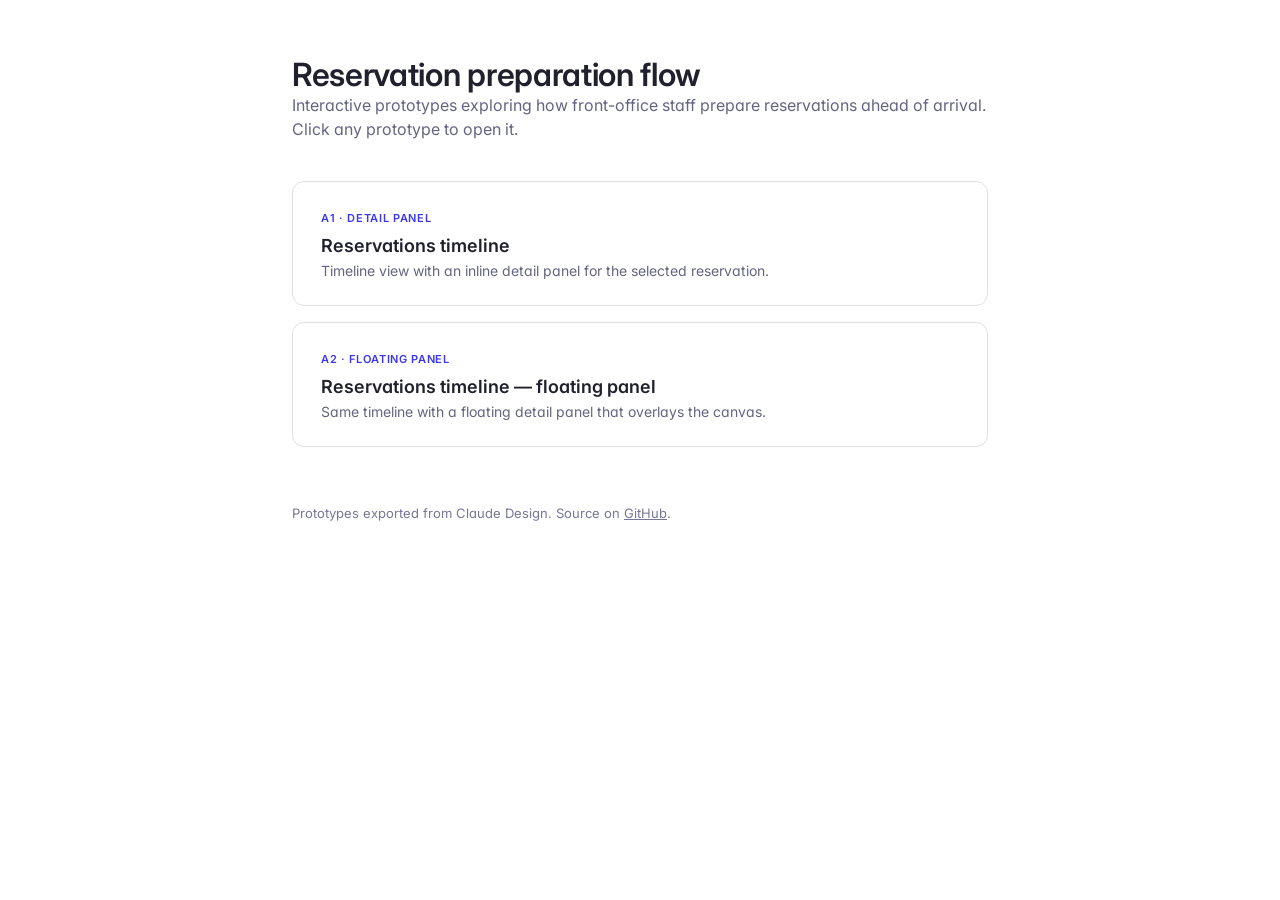
==== commit c6b16b84: "Remove explorations canvas from index landing page" ====
--- a/index.html
+++ b/index.html
@@ -95,12 +95,6 @@
         <p class="card-title">Reservations timeline — floating panel</p>
         <p class="card-desc">Same timeline with a floating detail panel that overlays the canvas.</p>
       </a>
-
-      <a class="card" href="reservation-preparation-flow.html">
-        <span class="card-tag">Explorations</span>
-        <p class="card-title">Reservation preparation flow — canvas</p>
-        <p class="card-desc">Design canvas with the full set of explorations and references.</p>
-      </a>
     </div>
 
     <footer>
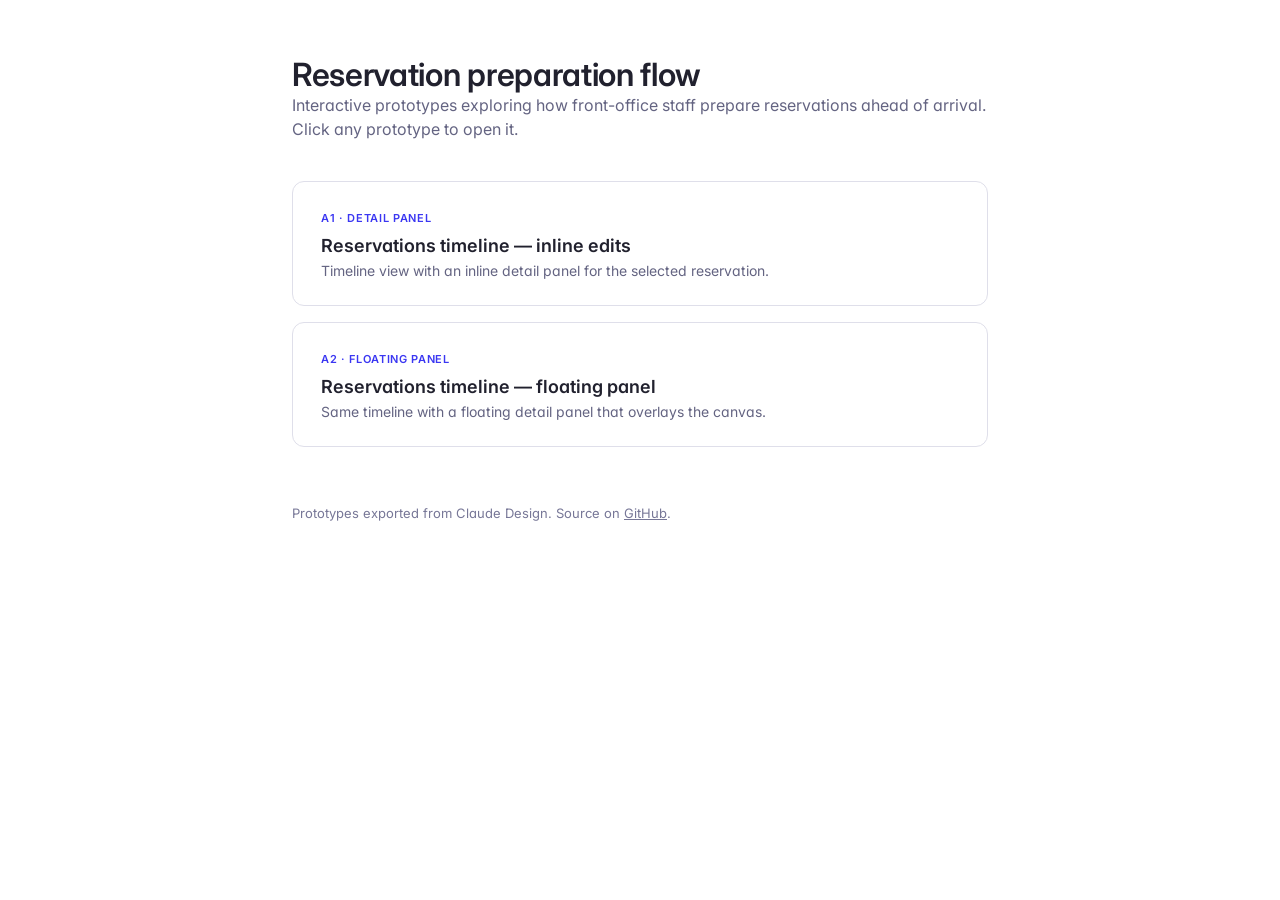
==== commit 51a54649: "Tab text back to black; only underline stays indigo + rename first card - Active tab uses primary te" ====
--- a/index.html
+++ b/index.html
@@ -86,7 +86,7 @@
     <div class="card-list">
       <a class="card" href="reservations-timeline.html">
         <span class="card-tag">A1 · Detail panel</span>
-        <p class="card-title">Reservations timeline</p>
+        <p class="card-title">Reservations timeline — inline edits</p>
         <p class="card-desc">Timeline view with an inline detail panel for the selected reservation.</p>
       </a>
 
